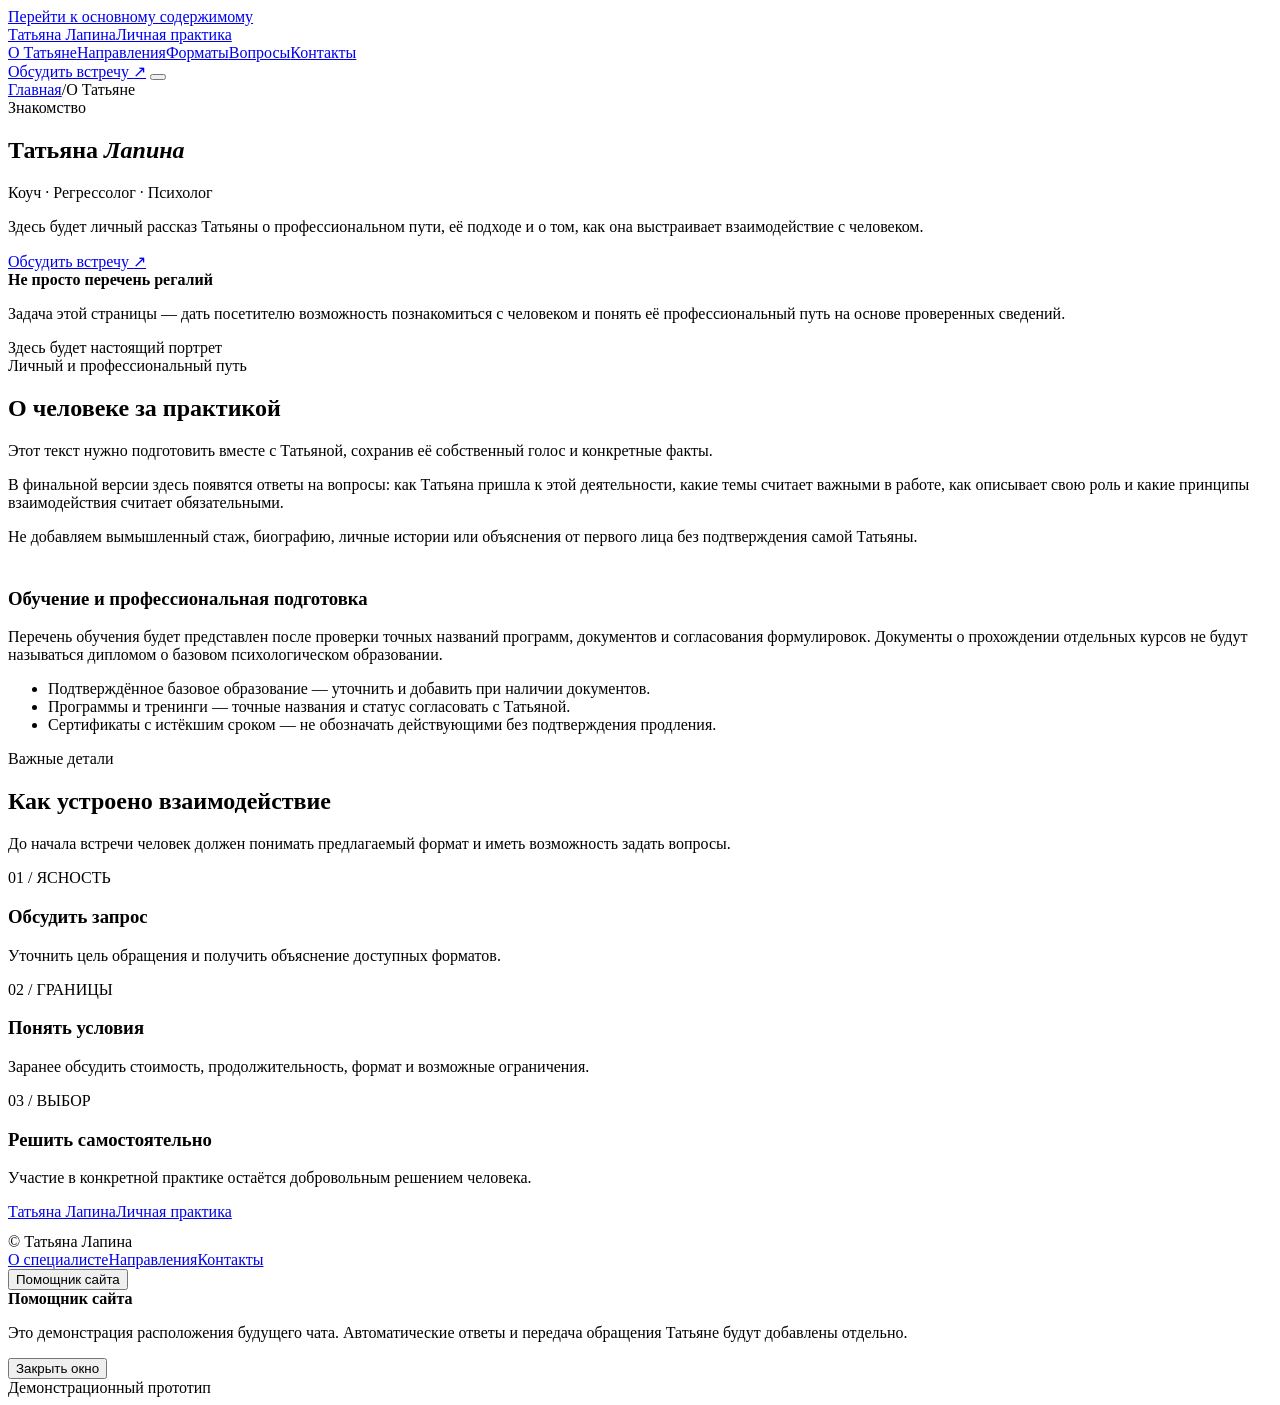
==== about.html @ 60b95b37 "Publish static prototype: add about.html" ====
<!doctype html>
<html lang="ru">
<head>
  <meta charset="utf-8">
  <meta name="viewport" content="width=device-width, initial-scale=1">
  <meta name="theme-color" content="#f6f3ed">
  <meta name="description" content="Информация о Татьяне Лапиной, направлениях практики и профессиональном пути.">
  <meta name="robots" content="noindex, nofollow">
  <meta property="og:type" content="website">
  <meta property="og:title" content="О Татьяне — Татьяна Лапина">
  <meta property="og:description" content="Информация о Татьяне Лапиной, направлениях практики и профессиональном пути.">
  <link rel="icon" type="image/svg+xml" href="favicon.svg">
  <title>О Татьяне — Татьяна Лапина</title>
  <link rel="preconnect" href="https://fonts.googleapis.com">
  <link rel="preconnect" href="https://fonts.gstatic.com" crossorigin>
  <link href="https://fonts.googleapis.com/css2?family=Lora:wght@400;500;600&family=Manrope:wght@400;500;600;700&display=swap" rel="stylesheet">
  <link rel="stylesheet" href="assets/styles.css">
</head><body>
  <a class="skip-link" href="#main-content">Перейти к основному содержимому</a><header class="site-header">
  <div class="container header-inner">
    <a class="brand" href="index.html" aria-label="Татьяна Лапина — на главную"><span class="brand-name">Татьяна Лапина</span><span class="brand-caption">Личная практика</span></a>
    <nav class="nav" id="main-nav" aria-label="Основная навигация">
      <a href="about.html" aria-current="page">О Татьяне</a><a href="individual.html">Направления</a><a href="groups.html">Форматы</a><a href="index.html#faq">Вопросы</a><a href="contacts.html">Контакты</a>
    </nav>
    <a class="button button-primary header-action" href="contacts.html">Обсудить встречу <span aria-hidden="true">↗</span></a>
    <button class="menu-toggle" type="button" aria-label="Открыть меню" aria-controls="main-nav" aria-expanded="false"><i></i></button>
  </div>
</header>
<main id="main-content">
<section class="subhero"><div class="container">
  <div class="breadcrumbs"><a href="index.html">Главная</a><span>/</span><span>О Татьяне</span></div>
  <div class="subhero-grid"><div><div class="eyebrow">Знакомство</div><h1>Татьяна <span style="color:var(--sage-deep);font-style:italic">Лапина</span></h1><p class="role-line">Коуч · Регрессолог · Психолог</p><p class="lead">Здесь будет личный рассказ Татьяны о профессиональном пути, её подходе и о том, как она выстраивает взаимодействие с человеком.</p><a class="button button-primary" href="contacts.html">Обсудить встречу <span aria-hidden="true">↗</span></a></div>
  <aside class="subhero-aside"><strong>Не просто перечень регалий</strong><p>Задача этой страницы — дать посетителю возможность познакомиться с человеком и понять её профессиональный путь на основе проверенных сведений.</p></aside></div>
</div></section>
<section class="section"><div class="container about-story">
  <div class="about-story-visual"><div class="about-visual" role="img" aria-label="Место для согласованного портрета Татьяны"><span class="about-visual-label">Здесь будет настоящий портрет</span></div></div>
  <div>
    <div class="eyebrow">Личный и профессиональный путь</div><h2>О человеке за практикой</h2>
    <p class="lead">Этот текст нужно подготовить вместе с Татьяной, сохранив её собственный голос и конкретные факты.</p>
    <p class="muted">В финальной версии здесь появятся ответы на вопросы: как Татьяна пришла к этой деятельности, какие темы считает важными в работе, как описывает свою роль и какие принципы взаимодействия считает обязательными.</p>
    <div class="note-panel">Не добавляем вымышленный стаж, биографию, личные истории или объяснения от первого лица без подтверждения самой Татьяны.</div>
    <h3 style="margin-top:42px">Обучение и профессиональная подготовка</h3>
    <p class="muted">Перечень обучения будет представлен после проверки точных названий программ, документов и согласования формулировок. Документы о прохождении отдельных курсов не будут называться дипломом о базовом психологическом образовании.</p>
    <ul class="education-list">
      <li>Подтверждённое базовое образование — уточнить и добавить при наличии документов.</li>
      <li>Программы и тренинги — точные названия и статус согласовать с Татьяной.</li>
      <li>Сертификаты с истёкшим сроком — не обозначать действующими без подтверждения продления.</li>
    </ul>
  </div>
</div></section>
<section class="section" style="background:var(--surface)"><div class="container">
  <div class="section-head"><div><div class="eyebrow">Важные детали</div><h2>Как устроено взаимодействие</h2></div><p>До начала встречи человек должен понимать предлагаемый формат и иметь возможность задать вопросы.</p></div>
  <div class="process-grid">
    <article class="process-card"><span>01 / ЯСНОСТЬ</span><h3>Обсудить запрос</h3><p>Уточнить цель обращения и получить объяснение доступных форматов.</p></article>
    <article class="process-card"><span>02 / ГРАНИЦЫ</span><h3>Понять условия</h3><p>Заранее обсудить стоимость, продолжительность, формат и возможные ограничения.</p></article>
    <article class="process-card"><span>03 / ВЫБОР</span><h3>Решить самостоятельно</h3><p>Участие в конкретной практике остаётся добровольным решением человека.</p></article>
  </div>
</div></section>
</main><footer class="footer"><div class="container footer-inner">
  <div><a class="brand" href="index.html"><span class="brand-name">Татьяна Лапина</span><span class="brand-caption">Личная практика</span></a><div class="footer-copy" style="margin-top:12px">© <span id="year"></span> Татьяна Лапина</div></div>
  <div class="footer-links"><a href="about.html">О специалисте</a><a href="individual.html">Направления</a><a href="contacts.html">Контакты</a></div>
</div></footer>
<button class="chat-button" id="chat-toggle" type="button" aria-expanded="false" aria-controls="chat-panel"><span class="chat-dot"></span> Помощник сайта</button>
<div class="chat-panel" id="chat-panel" role="region" aria-label="Демонстрация помощника сайта"><strong>Помощник сайта</strong><p>Это демонстрация расположения будущего чата. Автоматические ответы и передача обращения Татьяне будут добавлены отдельно.</p><button type="button" id="chat-close">Закрыть окно</button></div>
<div class="demo-tag">Демонстрационный прототип</div>
<script src="assets/app.js" defer></script></body></html>
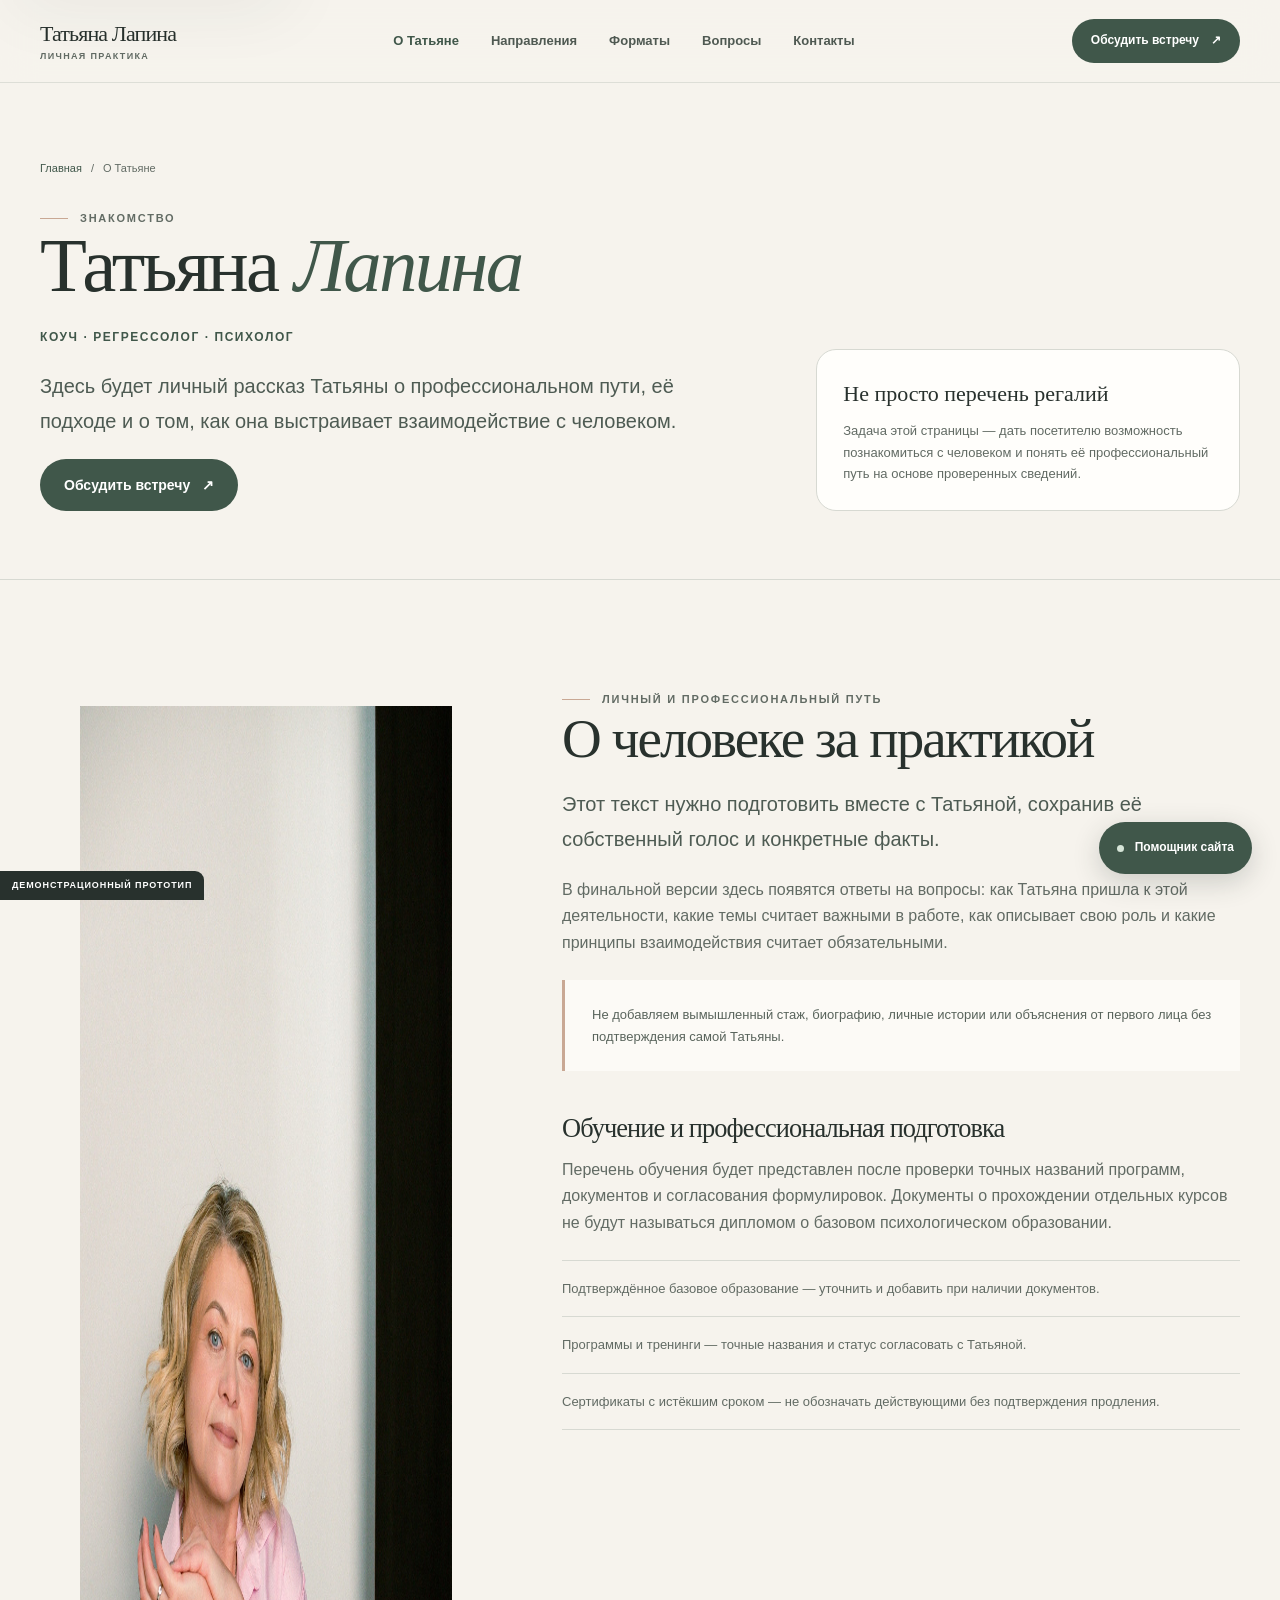
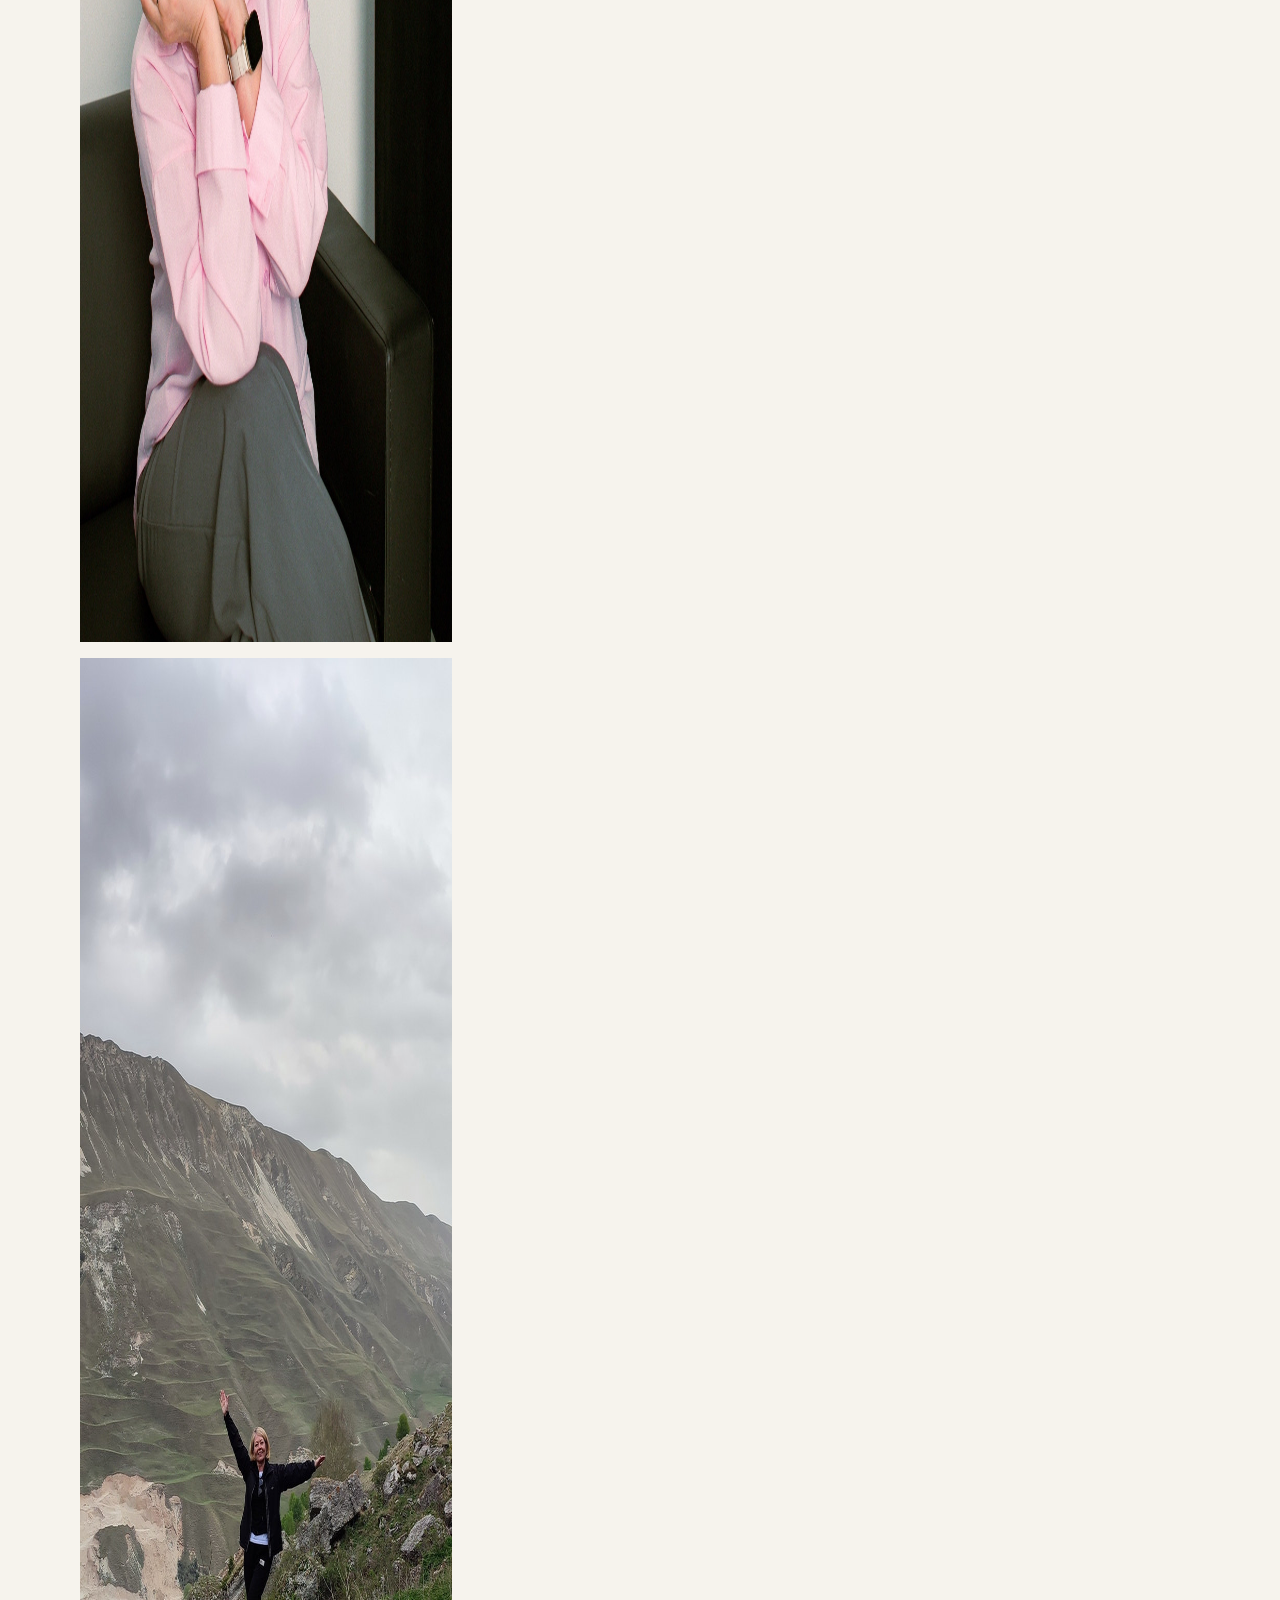
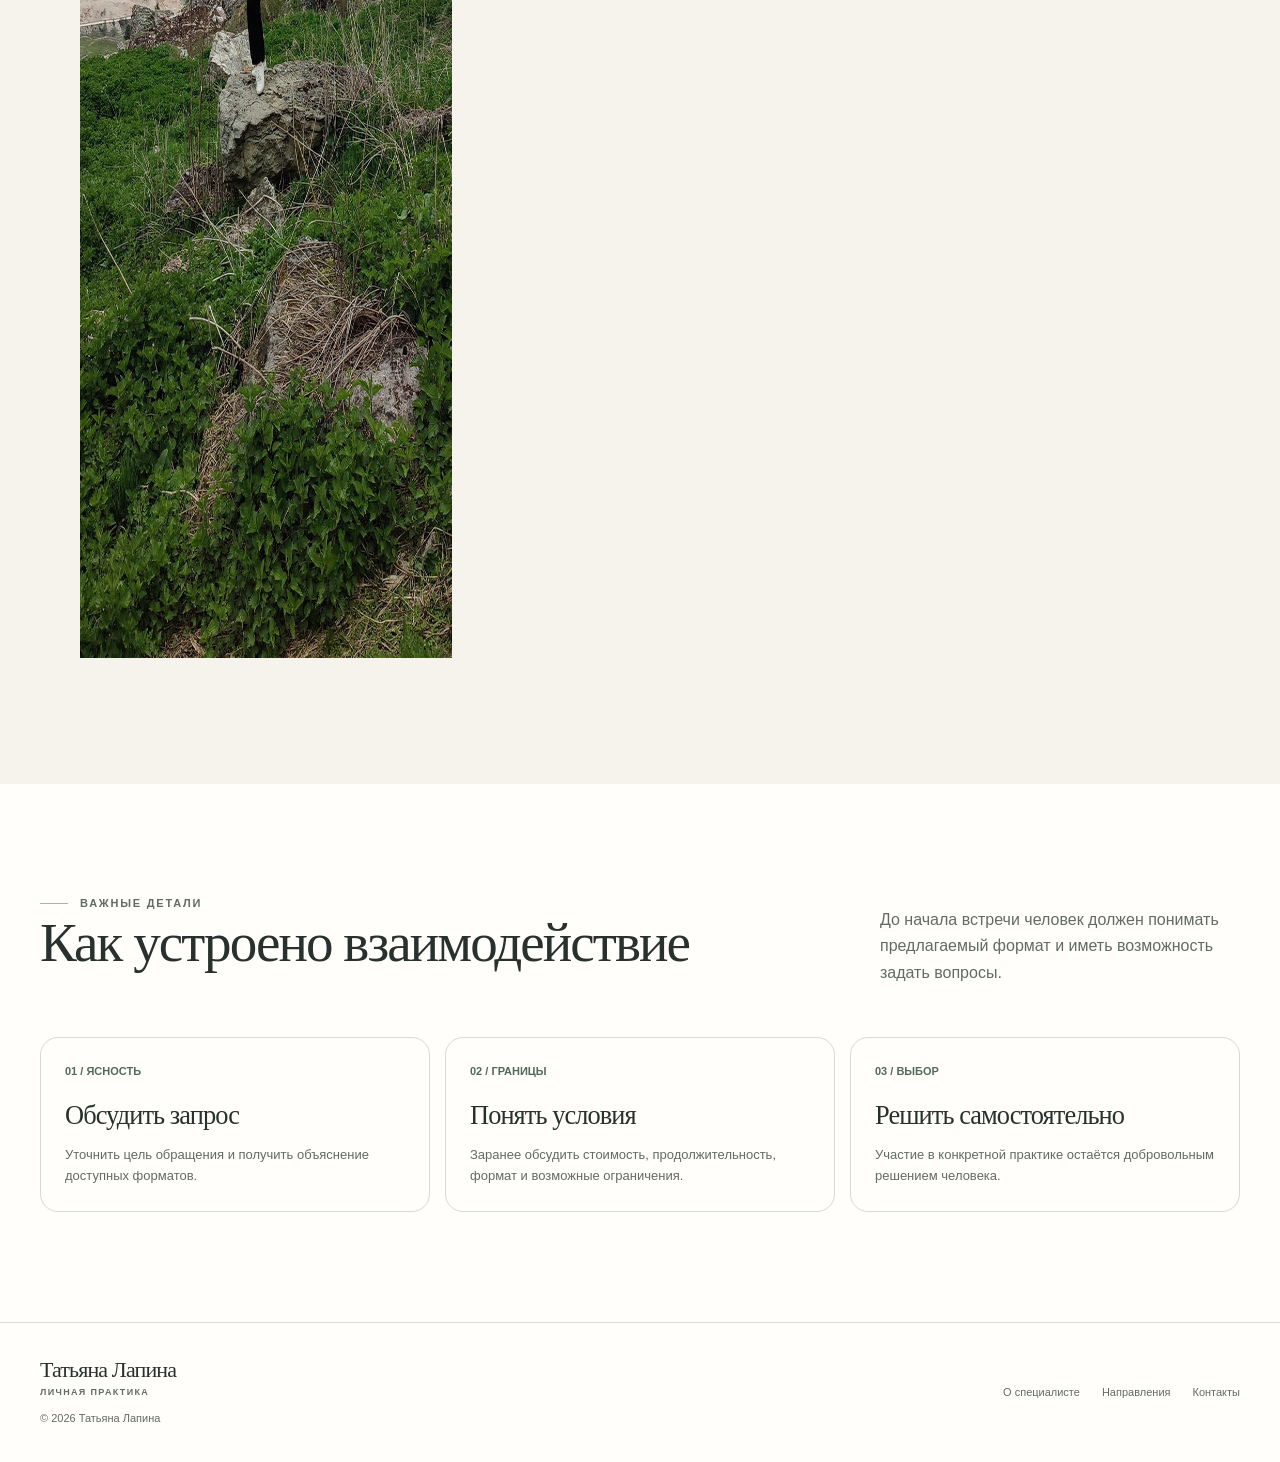
==== commit 3e9bc0e1: "Add portrait collage to about page" ====
--- a/about.html
+++ b/about.html
@@ -33,7 +33,14 @@
   <aside class="subhero-aside"><strong>Не просто перечень регалий</strong><p>Задача этой страницы — дать посетителю возможность познакомиться с человеком и понять её профессиональный путь на основе проверенных сведений.</p></aside></div>
 </div></section>
 <section class="section"><div class="container about-story">
-  <div class="about-story-visual"><div class="about-visual" role="img" aria-label="Место для согласованного портрета Татьяны"><span class="about-visual-label">Здесь будет настоящий портрет</span></div></div>
+  <div class="about-story-visual">
+    <figure class="about-photo-main">
+      <img class="about-story-photo" src="assets/photos/4-web.jpg" alt="Татьяна Лапина сидит в кресле в светлой блузе" width="1024" height="1536" loading="lazy" decoding="async">
+    </figure>
+    <figure class="about-photo-detail">
+      <img src="assets/photos/3-web.jpg" alt="Татьяна Лапина на фоне горного пейзажа" width="720" height="1600" loading="lazy" decoding="async">
+    </figure>
+  </div>
   <div>
     <div class="eyebrow">Личный и профессиональный путь</div><h2>О человеке за практикой</h2>
     <p class="lead">Этот текст нужно подготовить вместе с Татьяной, сохранив её собственный голос и конкретные факты.</p>
--- a/assets/styles.css
+++ b/assets/styles.css
@@ -0,0 +1,575 @@
+:root {
+      color-scheme: light;
+      --canvas: #f6f3ed;
+      --surface: #fffefb;
+      --ink: #28312d;
+      --muted: #626b64;
+      --sage: #879889;
+      --sage-deep: #40574a;
+      --sage-soft: #e8eee8;
+      --clay: #c9a894;
+      --line: #d7d9d2;
+      --serif: "Lora", Georgia, serif;
+      --sans: "Manrope", Arial, sans-serif;
+      --container: 1200px;
+      --radius: 22px;
+      --shadow: 0 24px 70px rgba(40,49,45,.08);
+    }
+    * { box-sizing: border-box; }
+    html { scroll-behavior: smooth; scroll-padding-top: 92px; }
+    body { margin: 0; background: var(--canvas); color: var(--ink); font-family: var(--sans); font-size: 16px; line-height: 1.65; }
+    body.menu-open { overflow: hidden; }
+    a { color: inherit; text-decoration: none; }
+    button, input, select, textarea { font: inherit; }
+    button, a { -webkit-tap-highlight-color: transparent; }
+    button:focus-visible, a:focus-visible, input:focus-visible, select:focus-visible, textarea:focus-visible, summary:focus-visible { outline: 3px solid #718777; outline-offset: 3px; }
+    img { display: block; max-width: 100%; }
+    .container { width: min(var(--container), calc(100% - 64px)); margin-inline: auto; }
+    .eyebrow { display: flex; align-items: center; gap: 12px; color: var(--muted); font-size: 11px; font-weight: 700; letter-spacing: .16em; text-transform: uppercase; }
+    .eyebrow::before { content: ""; width: 28px; height: 1px; background: var(--clay); }
+    h1, h2, h3, p { margin-top: 0; }
+    h1, h2, h3 { font-family: var(--serif); font-weight: 500; letter-spacing: -.035em; }
+    h1 { max-width: 690px; margin-bottom: 22px; font-size: clamp(3.1rem, 7vw, 6.35rem); line-height: 1.02; }
+    h2 { margin-bottom: 18px; font-size: clamp(2.3rem, 4.3vw, 4rem); line-height: 1.1; }
+    h3 { margin-bottom: 12px; font-size: 1.65rem; line-height: 1.2; }
+    .lead { max-width: 650px; color: #4e5b53; font-size: clamp(1.05rem, 1.6vw, 1.25rem); line-height: 1.75; }
+    .muted { color: var(--muted); }
+    .section { padding: 110px 0; }
+    .section-head { display: flex; align-items: end; justify-content: space-between; gap: 48px; margin-bottom: 46px; }
+    .section-head > div { max-width: 700px; }
+    .section-head p { max-width: 360px; margin: 0 0 5px; color: var(--muted); }
+    .button { display: inline-flex; min-height: 52px; align-items: center; justify-content: center; gap: 12px; padding: 13px 23px; border: 1px solid transparent; border-radius: 999px; cursor: pointer; font-size: 14px; font-weight: 700; transition: background .2s ease, color .2s ease, border-color .2s ease, transform .2s ease; }
+    .button:hover { transform: translateY(-2px); }
+    .button-primary { background: var(--sage-deep); color: white; }
+    .button-primary:hover { background: #35483c; }
+    .button-secondary { border-color: #89958b; background: transparent; color: var(--ink); }
+    .button-secondary:hover { background: var(--sage-soft); }
+    .text-link { display: inline-flex; align-items: center; gap: 10px; color: var(--sage-deep); font-size: 14px; font-weight: 700; }
+    .text-link span { transition: transform .2s ease; }
+    .text-link:hover span { transform: translateX(4px); }
+    .site-header { position: sticky; z-index: 50; top: 0; border-bottom: 1px solid rgba(215,217,210,.8); background: rgba(246,243,237,.92); backdrop-filter: blur(16px); }
+    .header-inner { display: flex; min-height: 82px; align-items: center; justify-content: space-between; gap: 30px; }
+    .brand { display: inline-flex; flex-direction: column; line-height: 1.15; }
+    .brand-name { font-family: var(--serif); font-size: 22px; letter-spacing: -.04em; }
+    .brand-caption { margin-top: 5px; color: var(--muted); font-size: 9px; font-weight: 700; letter-spacing: .15em; text-transform: uppercase; }
+    .nav { display: flex; align-items: center; gap: clamp(18px, 2.5vw, 34px); }
+    .nav a { color: #4f5952; font-size: 13px; font-weight: 600; transition: color .2s ease; }
+    .nav a:hover { color: var(--sage-deep); }
+    .header-action { min-height: 44px; padding: 10px 18px; font-size: 12px; }
+    .menu-toggle { display: none; width: 46px; height: 46px; align-items: center; justify-content: center; border: 1px solid var(--line); border-radius: 50%; background: var(--surface); color: var(--ink); cursor: pointer; }
+    .menu-toggle i, .menu-toggle i::before, .menu-toggle i::after { display: block; width: 17px; height: 1.5px; background: currentColor; content: ""; transition: transform .2s ease; }
+    .menu-toggle i { position: relative; }
+    .menu-toggle i::before { position: absolute; top: -6px; }
+    .menu-toggle i::after { position: absolute; top: 6px; }
+    .menu-toggle[aria-expanded="true"] i { background: transparent; }
+    .menu-toggle[aria-expanded="true"] i::before { top: 0; transform: rotate(45deg); }
+    .menu-toggle[aria-expanded="true"] i::after { top: 0; transform: rotate(-45deg); }
+    .hero { position: relative; overflow: hidden; padding: 92px 0 106px; }
+    .hero::before { position: absolute; top: -220px; right: -180px; width: 650px; height: 650px; border: 1px solid rgba(135,152,137,.2); border-radius: 50%; content: ""; }
+    .hero::after { position: absolute; top: -145px; right: -110px; width: 510px; height: 510px; border: 1px solid rgba(201,168,148,.24); border-radius: 50%; content: ""; }
+    .hero-grid { position: relative; z-index: 1; display: grid; grid-template-columns: 1.05fr .95fr; align-items: center; gap: clamp(48px, 8vw, 110px); }
+    .hero-copy { padding: 20px 0; }
+    .hero h1 span { display: block; color: var(--sage-deep); font-style: italic; }
+    .role-line { margin: 0 0 22px; color: var(--sage-deep); font-size: 12px; font-weight: 700; letter-spacing: .13em; text-transform: uppercase; }
+    .hero-actions { display: flex; flex-wrap: wrap; align-items: center; gap: 14px; margin-top: 34px; }
+    .hero-meta { display: flex; flex-wrap: wrap; gap: 18px; margin-top: 43px; color: var(--muted); font-size: 12px; }
+    .hero-meta span { display: inline-flex; align-items: center; gap: 8px; }
+    .hero-meta span::before { width: 5px; height: 5px; border-radius: 50%; background: var(--clay); content: ""; }
+    .portrait-stage { position: relative; min-height: 590px; }
+    .portrait-card { position: absolute; inset: 0 34px 25px 22px; overflow: hidden; border-radius: 46% 46% 24px 24px; background: #e5e6dc; }
+    .portrait-card::before { position: absolute; inset: 0; background: radial-gradient(ellipse at 52% 34%, rgba(255,254,251,.88) 0 12%, transparent 12.4%), radial-gradient(ellipse at 52% 70%, rgba(135,152,137,.34) 0 30%, transparent 30.4%), linear-gradient(145deg, #e8e9df 5%, #d8dfd4 55%, #c6d0c3 100%); content: ""; }
+    .portrait-ring { position: absolute; top: 8%; left: 12%; width: 75%; aspect-ratio: 1; border: 1px solid rgba(64,87,74,.26); border-radius: 50%; }
+    .portrait-ring::after { position: absolute; inset: 8%; border: 1px solid rgba(64,87,74,.17); border-radius: 50%; content: ""; }
+    .portrait-note { position: absolute; right: 0; bottom: 0; width: 220px; padding: 20px 22px; border: 1px solid rgba(215,217,210,.9); border-radius: 18px; background: var(--surface); box-shadow: var(--shadow); }
+    .portrait-note strong { display: block; font-family: var(--serif); font-size: 19px; font-weight: 500; }
+    .portrait-note small { display: block; margin-top: 5px; color: var(--muted); font-size: 11px; line-height: 1.5; }
+    .portrait-stamp { position: absolute; top: 11%; right: 0; display: grid; width: 94px; height: 94px; place-items: center; border-radius: 50%; background: var(--clay); color: #fffefb; font-family: var(--serif); font-size: 14px; line-height: 1.25; text-align: center; transform: rotate(9deg); }
+    .strip { border-top: 1px solid var(--line); border-bottom: 1px solid var(--line); background: rgba(255,254,251,.56); }
+    .strip-inner { display: flex; justify-content: space-between; gap: 24px; padding: 22px 0; color: var(--muted); font-size: 11px; font-weight: 700; letter-spacing: .1em; text-transform: uppercase; }
+    .strip-inner span { white-space: nowrap; }
+    .intro-grid { display: grid; grid-template-columns: .8fr 1.2fr; gap: 100px; align-items: start; }
+    .intro-aside { position: sticky; top: 125px; }
+    .intro-aside .quote-mark { color: var(--clay); font-family: var(--serif); font-size: 86px; line-height: .7; }
+    .intro-aside p { max-width: 290px; color: var(--muted); font-family: var(--serif); font-size: 25px; line-height: 1.4; }
+    .topic-grid { display: grid; grid-template-columns: repeat(3, 1fr); gap: 14px; }
+    .topic { min-height: 138px; padding: 24px; border: 1px solid var(--line); border-radius: 18px; background: rgba(255,254,251,.55); }
+    .topic-number { display: block; margin-bottom: 23px; color: #53695b; font-size: 11px; font-weight: 700; letter-spacing: .12em; }
+    .topic p { margin: 0; font-family: var(--serif); font-size: 19px; line-height: 1.35; }
+    .services { background: var(--surface); }
+    .service-grid { display: grid; grid-template-columns: repeat(3, 1fr); gap: 18px; }
+    .service-card { position: relative; display: flex; min-height: 328px; flex-direction: column; align-items: flex-start; padding: 30px; overflow: hidden; border: 1px solid var(--line); border-radius: var(--radius); background: var(--surface); transition: transform .25s ease, box-shadow .25s ease; }
+    .service-card:hover { transform: translateY(-5px); box-shadow: var(--shadow); }
+    .service-card:nth-child(2) { background: var(--sage-soft); }
+    .service-card:nth-child(3) { background: #f4eee8; }
+    .service-symbol { display: grid; width: 48px; height: 48px; margin-bottom: 42px; place-items: center; border: 1px solid rgba(64,87,74,.24); border-radius: 50%; color: var(--sage-deep); font-family: var(--serif); font-size: 20px; }
+    .service-card p { max-width: 310px; margin-bottom: 28px; color: var(--muted); font-size: 14px; }
+    .service-card .text-link { margin-top: auto; }
+    .formats-grid { display: grid; grid-template-columns: 1fr 1fr; gap: 20px; }
+    .format-card { display: grid; grid-template-columns: 70px 1fr; gap: 20px; padding: 34px; border: 1px solid var(--line); border-radius: var(--radius); background: var(--surface); }
+    .format-icon { display: grid; width: 62px; height: 62px; place-items: center; border-radius: 50%; background: var(--sage-soft); color: var(--sage-deep); font-family: var(--serif); font-size: 25px; }
+    .format-card p { margin: 0; color: var(--muted); font-size: 14px; }
+    .groups { background: #e8eee8; }
+    .group-layout { display: grid; grid-template-columns: .8fr 1.2fr; gap: 90px; align-items: start; }
+    .group-list { border-top: 1px solid rgba(64,87,74,.25); }
+    .group-row { display: grid; grid-template-columns: 55px 1fr; gap: 16px; padding: 22px 0; border-bottom: 1px solid rgba(64,87,74,.25); }
+    .group-row span { color: #53695b; font-size: 12px; font-weight: 700; }
+    .group-row h3 { margin: 0; font-size: 23px; }
+    .group-note { margin-top: 25px; color: #59665d; font-size: 13px; }
+    .about-grid { display: grid; grid-template-columns: .95fr 1.05fr; align-items: center; gap: 90px; }
+    .about-visual { position: relative; min-height: 480px; overflow: hidden; border-radius: 48% 48% 24px 24px; background: linear-gradient(155deg, #dfe5db, #c9d3c6); }
+    .about-visual::before { position: absolute; top: 12%; left: 15%; width: 70%; aspect-ratio: 1; border: 1px solid rgba(64,87,74,.28); border-radius: 50%; content: ""; }
+    .about-visual::after { position: absolute; right: 10%; bottom: 0; left: 10%; height: 44%; border-radius: 50% 50% 0 0; background: rgba(255,254,251,.38); content: ""; }
+    .about-visual-label { position: absolute; z-index: 1; right: 22px; bottom: 24px; left: 22px; color: #536257; font-size: 11px; font-weight: 700; letter-spacing: .1em; text-align: center; text-transform: uppercase; }
+    .about-copy p { color: var(--muted); }
+    .about-copy .lead { color: var(--ink); }
+    .about-checks { display: grid; gap: 12px; margin: 28px 0 32px; padding: 0; list-style: none; }
+    .about-checks li { display: flex; gap: 12px; color: #4f5c53; font-size: 14px; }
+    .about-checks li::before { flex: 0 0 7px; width: 7px; height: 7px; margin-top: 9px; border-radius: 50%; background: var(--clay); content: ""; }
+    .faq { background: var(--surface); }
+    .faq-layout { display: grid; grid-template-columns: .7fr 1.3fr; gap: 100px; }
+    .faq-list { border-top: 1px solid var(--line); }
+    details { border-bottom: 1px solid var(--line); }
+    summary { display: flex; min-height: 76px; align-items: center; justify-content: space-between; gap: 24px; cursor: pointer; font-family: var(--serif); font-size: 20px; list-style: none; }
+    summary::-webkit-details-marker { display: none; }
+    summary::after { flex: 0 0 28px; display: grid; width: 28px; height: 28px; place-items: center; border: 1px solid var(--line); border-radius: 50%; color: var(--sage-deep); content: "+"; font-family: var(--sans); font-size: 17px; }
+    details[open] summary::after { content: "−"; }
+    .faq-answer { max-width: 690px; padding: 0 42px 23px 0; color: var(--muted); font-size: 14px; }
+    .contact { position: relative; overflow: hidden; }
+    .contact::after { position: absolute; right: -240px; bottom: -370px; width: 650px; height: 650px; border: 1px solid rgba(135,152,137,.25); border-radius: 50%; content: ""; }
+    .contact-grid { position: relative; z-index: 1; display: grid; grid-template-columns: .9fr 1.1fr; gap: 90px; }
+    .contact-info p { color: var(--muted); }
+    .contact-details { display: grid; gap: 17px; margin-top: 32px; }
+    .contact-details div { display: flex; flex-direction: column; gap: 3px; }
+    .contact-details strong { font-size: 13px; }
+    .contact-details span { color: var(--muted); font-size: 13px; }
+    .form-card { padding: 36px; border: 1px solid var(--line); border-radius: 26px; background: var(--surface); box-shadow: var(--shadow); }
+    .form-card h3 { margin-bottom: 8px; font-size: 27px; }
+    .form-intro { margin-bottom: 26px; color: var(--muted); font-size: 13px; }
+    .form-grid { display: grid; grid-template-columns: 1fr 1fr; gap: 17px; }
+    .field { display: flex; flex-direction: column; gap: 7px; }
+    .field.full { grid-column: 1 / -1; }
+    .field label { font-size: 12px; font-weight: 700; }
+    .field input, .field select, .field textarea { width: 100%; min-height: 50px; padding: 12px 14px; border: 1px solid #9ba69c; border-radius: 10px; background: #fff; color: var(--ink); }
+    .field textarea { min-height: 100px; resize: vertical; }
+    .form-foot { display: flex; align-items: start; gap: 11px; margin: 18px 0 22px; color: var(--muted); font-size: 11px; }
+    .form-foot input { margin-top: 4px; accent-color: var(--sage-deep); }
+    .form-message { min-height: 22px; margin: 13px 0 0; color: var(--sage-deep); font-size: 12px; }
+    .footer { padding: 34px 0; border-top: 1px solid var(--line); background: var(--surface); }
+    .footer-inner { display: flex; align-items: center; justify-content: space-between; gap: 24px; }
+    .footer-copy { color: var(--muted); font-size: 11px; }
+    .footer-links { display: flex; flex-wrap: wrap; gap: 22px; }
+    .footer-links a { color: var(--muted); font-size: 11px; }
+    .chat-button { position: fixed; z-index: 60; right: 28px; bottom: 26px; display: flex; min-height: 52px; align-items: center; gap: 11px; padding: 10px 18px; border: 0; border-radius: 999px; background: var(--sage-deep); box-shadow: 0 8px 28px rgba(40,49,45,.2); color: white; cursor: pointer; font-size: 12px; font-weight: 700; }
+    .chat-button .chat-dot { width: 7px; height: 7px; border-radius: 50%; background: #d6e5d8; }
+    .chat-panel { position: fixed; z-index: 61; right: 28px; bottom: 90px; display: none; width: min(340px, calc(100vw - 32px)); padding: 22px; border: 1px solid var(--line); border-radius: 20px; background: var(--surface); box-shadow: var(--shadow); }
+    .chat-panel.is-open { display: block; }
+    .chat-panel strong { display: block; margin-bottom: 7px; font-family: var(--serif); font-size: 20px; font-weight: 500; }
+    .chat-panel p { margin-bottom: 14px; color: var(--muted); font-size: 12px; }
+    .chat-panel button { padding: 0; border: 0; background: none; color: var(--sage-deep); cursor: pointer; font-size: 12px; font-weight: 700; }
+    .demo-tag { position: fixed; z-index: 80; bottom: 0; left: 0; padding: 7px 12px; border-radius: 0 9px 0 0; background: #28312d; color: white; font-size: 9px; font-weight: 700; letter-spacing: .1em; text-transform: uppercase; }
+    @media (max-width: 980px) {
+      .container { width: min(var(--container), calc(100% - 48px)); }
+      .nav { gap: 16px; }
+      .header-action { display: none; }
+      .hero-grid { gap: 45px; }
+      .portrait-stage { min-height: 500px; }
+      .section { padding: 86px 0; }
+      .intro-grid, .group-layout, .faq-layout { gap: 55px; }
+      .contact-grid, .about-grid { gap: 55px; }
+    }
+    @media (max-width: 720px) {
+      html { scroll-padding-top: 72px; }
+      .container { width: calc(100% - 40px); }
+      .header-inner { min-height: 68px; }
+      .menu-toggle { display: inline-flex; }
+      .nav { position: fixed; top: 68px; right: 0; left: 0; display: none; flex-direction: column; align-items: stretch; gap: 0; padding: 12px 20px 22px; border-bottom: 1px solid var(--line); background: var(--canvas); }
+      .nav.is-open { display: flex; }
+      .nav a { padding: 13px 4px; border-bottom: 1px solid var(--line); font-size: 15px; }
+      .hero { padding: 55px 0 65px; }
+      .hero-grid { grid-template-columns: 1fr; gap: 34px; }
+      h1 { max-width: 530px; font-size: clamp(3.1rem, 14vw, 5rem); }
+      .role-line { font-size: 10px; }
+      .lead { font-size: 17px; }
+      .hero-meta { margin-top: 27px; }
+      .portrait-stage { min-height: 430px; margin: 0 4px; }
+      .portrait-card { inset: 0 26px 20px 12px; }
+      .portrait-stamp { top: 8%; width: 77px; height: 77px; font-size: 12px; }
+      .portrait-note { width: 190px; padding: 15px 17px; }
+      .strip-inner { flex-wrap: wrap; justify-content: center; gap: 12px 20px; font-size: 9px; }
+      .section { padding: 70px 0; }
+      .section-head { display: block; margin-bottom: 30px; }
+      .section-head p { margin-top: 14px; }
+      .intro-grid, .group-layout, .faq-layout, .contact-grid, .about-grid { grid-template-columns: 1fr; gap: 34px; }
+      .intro-aside { position: static; }
+      .intro-aside p { max-width: 440px; font-size: 22px; }
+      .topic-grid { grid-template-columns: 1fr 1fr; gap: 10px; }
+      .topic { min-height: 122px; padding: 17px; }
+      .topic-number { margin-bottom: 17px; }
+      .topic p { font-size: 16px; }
+      .service-grid { grid-template-columns: 1fr; gap: 12px; }
+      .service-card { min-height: 260px; padding: 24px; }
+      .service-symbol { margin-bottom: 27px; }
+      .formats-grid { grid-template-columns: 1fr; gap: 12px; }
+      .format-card { grid-template-columns: 54px 1fr; gap: 16px; padding: 22px; }
+      .format-icon { width: 50px; height: 50px; }
+      .about-visual { min-height: 360px; }
+      .form-card { padding: 25px 21px; }
+      .footer-inner { align-items: flex-start; flex-direction: column; }
+      .chat-button { right: 16px; bottom: 18px; min-height: 48px; }
+      .chat-panel { right: 16px; bottom: 77px; }
+    }
+    @media (max-width: 440px) {
+      .container { width: calc(100% - 32px); }
+      .hero-actions { align-items: stretch; flex-direction: column; }
+      .hero-actions .button { width: 100%; }
+      .portrait-stage { min-height: 365px; }
+      .topic-grid { grid-template-columns: 1fr; }
+      .topic { min-height: 100px; }
+      .topic-number { margin-bottom: 10px; }
+      .group-row { grid-template-columns: 35px 1fr; }
+      .group-row h3 { font-size: 20px; }
+      .form-grid { grid-template-columns: 1fr; }
+      .field.full { grid-column: auto; }
+      summary { min-height: 70px; font-size: 18px; }
+      .footer-links { gap: 14px; }
+    }
+    @media (prefers-reduced-motion: reduce) {
+      *, *::before, *::after { scroll-behavior: auto !important; animation-duration: .01ms !important; animation-iteration-count: 1 !important; transition-duration: .01ms !important; }
+    }
+
+/* Secondary page templates */
+.subhero { padding: 76px 0 68px; border-bottom: 1px solid var(--line); }
+.breadcrumbs { display:flex; flex-wrap:wrap; gap:9px; margin-bottom:32px; color:var(--muted); font-size:11px; }
+.breadcrumbs a { color:var(--sage-deep); }
+.subhero-grid { display:grid; grid-template-columns:1.25fr .75fr; gap:70px; align-items:end; }
+.subhero h1 { font-size:clamp(3rem,6vw,5.4rem); }
+.subhero-aside { padding:26px; border:1px solid var(--line); border-radius:20px; background:var(--surface); }
+.subhero-aside strong { display:block; margin-bottom:8px; font-family:var(--serif); font-size:22px; font-weight:500; }
+.subhero-aside p { margin:0; color:var(--muted); font-size:13px; }
+.content-narrow { max-width:790px; }
+.service-detail-list { display:grid; gap:20px; }
+.service-detail { display:grid; grid-template-columns:90px 1fr; gap:24px; padding:34px; border:1px solid var(--line); border-radius:22px; background:var(--surface); scroll-margin-top:100px; }
+.service-detail:nth-child(2) { background:var(--sage-soft); }
+.service-detail:nth-child(3) { background:#f4eee8; }
+.detail-number { color:#53695b; font-family:var(--serif); font-size:38px; }
+.service-detail p { max-width:680px; color:var(--muted); }
+.detail-facts { display:flex; flex-wrap:wrap; gap:10px; margin-top:18px; }
+.detail-facts span { padding:7px 12px; border:1px solid var(--line); border-radius:999px; color:#526057; font-size:11px; }
+.note-panel { margin-top:24px; padding:24px 27px; border-left:3px solid var(--clay); background:rgba(255,254,251,.7); color:#59645c; font-size:13px; }
+.group-format-grid { display:grid; grid-template-columns:1fr 1fr; gap:16px; }
+.group-format-card { min-height:210px; padding:27px; border:1px solid var(--line); border-radius:20px; background:var(--surface); }
+.group-format-card .topic-number { margin-bottom:29px; }
+.group-format-card p { margin:0; color:var(--muted); font-size:13px; }
+.process-grid { display:grid; grid-template-columns:repeat(3,1fr); gap:15px; margin-top:28px; }
+.process-card { padding:24px; border:1px solid var(--line); border-radius:18px; background:var(--surface); }
+.process-card span { display:block; margin-bottom:20px; color:#53695b; font-size:11px; font-weight:700; }
+.process-card p { margin:0; color:var(--muted); font-size:13px; }
+.about-story { display:grid; grid-template-columns:.8fr 1.2fr; gap:70px; align-items:start; }
+.about-story-visual { position:sticky; top:115px; }
+.about-story-visual .about-visual { min-height:500px; }
+.education-list { margin:24px 0 0; padding:0; list-style:none; border-top:1px solid var(--line); }
+.education-list li { padding:17px 0; border-bottom:1px solid var(--line); color:var(--muted); font-size:13px; }
+.contact-methods { display:grid; grid-template-columns:repeat(3,1fr); gap:14px; margin-top:30px; }
+.contact-method { padding:23px; border:1px solid var(--line); border-radius:18px; background:var(--surface); }
+.contact-method strong { display:block; margin-bottom:8px; font-family:var(--serif); font-size:20px; font-weight:500; }
+.contact-method p { margin:0; color:var(--muted); font-size:12px; }
+.page-cta { display:flex; align-items:center; justify-content:space-between; gap:30px; margin-top:55px; padding:35px; border-radius:24px; background:var(--sage-soft); }
+.page-cta h3 { margin:0; }
+@media (max-width:720px) {
+  .subhero { padding:52px 0; }
+  .subhero-grid,.about-story { grid-template-columns:1fr; gap:28px; }
+  .subhero-aside { padding:21px; }
+  .service-detail { grid-template-columns:42px 1fr; gap:15px; padding:22px; }
+  .detail-number { font-size:27px; }
+  .group-format-grid,.process-grid,.contact-methods { grid-template-columns:1fr; }
+  .about-story-visual { position:static; }
+  .about-story-visual .about-visual { min-height:340px; }
+  .page-cta { align-items:flex-start; flex-direction:column; padding:25px; }
+}
+
+
+/* Prototype polish: explicit portrait placeholder, restrained details and focus */
+.portrait-card::before {
+  background:
+    radial-gradient(circle at 78% 16%, rgba(255,254,251,.68) 0 1px, transparent 2px),
+    radial-gradient(circle at 19% 74%, rgba(255,254,251,.6) 0 1px, transparent 2px),
+    linear-gradient(145deg, #e9ece4 0%, #dce4d9 48%, #cbd7cb 100%);
+}
+.portrait-placeholder {
+  position:absolute;
+  z-index:2;
+  inset:0;
+  display:flex;
+  align-items:center;
+  justify-content:center;
+  flex-direction:column;
+  gap:12px;
+  padding:34px;
+  text-align:center;
+}
+.portrait-placeholder::before {
+  width:68px;
+  height:68px;
+  margin-bottom:5px;
+  border:1px solid rgba(64,87,74,.3);
+  border-radius:50%;
+  background:rgba(255,254,251,.28);
+  content:"";
+}
+.portrait-placeholder span {
+  color:#53695b;
+  font-size:10px;
+  font-weight:700;
+  letter-spacing:.17em;
+}
+.portrait-placeholder strong {
+  color:#40574a;
+  font-family:var(--serif);
+  font-size:clamp(26px,3vw,39px);
+  font-weight:500;
+  letter-spacing:-.04em;
+}
+.portrait-placeholder small {
+  color:#68766c;
+  font-size:11px;
+}
+.portrait-ring { pointer-events:none; }
+.about-visual {
+  background:
+    radial-gradient(circle at 76% 18%, rgba(255,254,251,.56) 0 1px, transparent 2px),
+    linear-gradient(155deg, #e6ebe2, #cbd7cb);
+}
+.about-visual::after {
+  background:linear-gradient(180deg, rgba(255,254,251,.14), rgba(255,254,251,.58));
+}
+.button:active { transform:translateY(0); }
+.nav a[aria-current="page"] { color:var(--sage-deep); }
+@media (hover:hover) {
+  .topic { transition:background .2s ease, border-color .2s ease, transform .2s ease; }
+  .topic:hover { transform:translateY(-2px); border-color:#b7c2b8; background:var(--surface); }
+  .format-card { transition:transform .2s ease, border-color .2s ease; }
+  .format-card:hover { transform:translateY(-3px); border-color:#b7c2b8; }
+}
+@media print {
+  .site-header,.chat-button,.chat-panel,.demo-tag { display:none !important; }
+  .section,.hero,.subhero { break-inside:avoid; }
+  body { background:#fff; }
+}
+
+
+.skip-link {
+  position:absolute;
+  z-index:120;
+  top:-70px;
+  left:16px;
+  padding:12px 18px;
+  border:2px solid var(--sage-deep);
+  border-radius:12px;
+  background:var(--surface);
+  color:var(--ink);
+  font-size:13px;
+  font-weight:700;
+  box-shadow:var(--shadow);
+}
+.skip-link:focus { top:12px; }
+.anchor-target { position:absolute; top:0; left:0; }
+
+/* Mobile fit: individual directions page only */
+@media (max-width: 440px) {
+  .page-individual .subhero h1 {
+    font-size: clamp(2.15rem, 10vw, 2.8rem);
+    line-height: 1.08;
+  }
+
+  .page-individual .service-detail {
+    grid-template-columns: 32px minmax(0, 1fr);
+    gap: 12px;
+    padding: 20px 17px;
+  }
+
+  .page-individual .service-detail > div:last-child {
+    min-width: 0;
+  }
+
+  .page-individual .service-detail .eyebrow {
+    gap: 8px;
+    font-size: 9px;
+    letter-spacing: .11em;
+  }
+
+  .page-individual .detail-facts {
+    gap: 7px;
+  }
+
+  .page-individual .detail-facts span {
+    max-width: 100%;
+    padding: 6px 9px;
+    font-size: 10px;
+    overflow-wrap: anywhere;
+  }
+
+  .page-individual .note-panel {
+    padding: 19px 20px;
+  }
+
+  .page-individual .process-card {
+    min-width: 0;
+    padding: 21px;
+  }
+}
+
+@media (max-width: 360px) {
+  .page-individual .subhero h1 {
+    font-size: clamp(2.1rem, 10vw, 2.35rem);
+  }
+
+  .page-individual .service-detail {
+    grid-template-columns: 29px minmax(0, 1fr);
+    gap: 10px;
+    padding: 18px 15px;
+  }
+}
+
+
+/* Prevent tiny horizontal page drift on phones: directions page only */
+@media (max-width: 720px) {
+  html:has(body.page-individual-page) {
+    overflow-x: clip;
+  }
+
+  body.page-individual-page {
+    width: 100%;
+    max-width: 100%;
+    overflow-x: clip;
+  }
+
+  body.page-individual-page .page-individual {
+    width: 100%;
+    max-width: 100%;
+    min-width: 0;
+    overflow-x: clip;
+  }
+
+  body.page-individual-page .page-individual .container,
+  body.page-individual-page .page-individual .subhero-grid,
+  body.page-individual-page .page-individual .service-detail-list,
+  body.page-individual-page .page-individual .service-detail,
+  body.page-individual-page .page-individual .process-grid,
+  body.page-individual-page .page-individual .process-card {
+    min-width: 0;
+    max-width: 100%;
+  }
+
+  body.page-individual-page .page-individual h1,
+  body.page-individual-page .page-individual h2,
+  body.page-individual-page .page-individual h3,
+  body.page-individual-page .page-individual p,
+  body.page-individual-page .page-individual a,
+  body.page-individual-page .page-individual span {
+    overflow-wrap: anywhere;
+  }
+}
+ 
+/* Mobile fix: keep the individual-page question callout inside the viewport */
+@media (max-width: 720px) {
+  body.page-individual-page .page-individual .subhero-grid {
+    grid-template-columns: minmax(0, 1fr);
+    gap: 22px;
+  }
+
+  body.page-individual-page .page-individual .subhero-grid > *,
+  body.page-individual-page .page-individual .subhero-aside {
+    box-sizing: border-box;
+    width: 100%;
+    min-width: 0;
+    max-width: 100%;
+  }
+
+  body.page-individual-page .page-individual .subhero-aside {
+    padding: 18px 17px;
+    overflow-wrap: anywhere;
+  }
+
+  body.page-individual-page .page-individual .subhero-aside strong,
+  body.page-individual-page .page-individual .subhero-aside p {
+    min-width: 0;
+    max-width: 100%;
+    overflow-wrap: anywhere;
+  }
+}
+
+/* Trust-first visitor path and explicit demo-form state */
+.first-step-section {
+  padding-top: 0;
+  padding-bottom: 82px;
+}
+.first-step-cta {
+  align-items: center;
+  gap: 32px;
+}
+.first-step-copy {
+  max-width: 690px;
+}
+.first-step-copy .eyebrow {
+  margin-bottom: 14px;
+}
+.first-step-copy h3 {
+  margin-bottom: 12px;
+  font-size: clamp(1.7rem, 3vw, 2.2rem);
+}
+.first-step-copy p {
+  margin: 0;
+  color: var(--muted);
+  font-size: 13px;
+}
+.first-step-actions {
+  display: flex;
+  min-width: 220px;
+  flex-direction: column;
+  align-items: flex-start;
+  gap: 15px;
+}
+.demo-form-notice {
+  margin: 0 0 20px;
+  padding: 14px 16px;
+  border: 1px solid var(--line);
+  border-radius: 12px;
+  background: rgba(255,254,251,.72);
+  color: #59645c;
+  font-size: 12px;
+  line-height: 1.6;
+}
+@media (max-width: 720px) {
+  .first-step-section {
+    padding-bottom: 58px;
+  }
+  .first-step-actions {
+    width: 100%;
+    min-width: 0;
+    align-items: stretch;
+  }
+  .first-step-actions .button {
+    width: 100%;
+  }
+}
+
+/* Real portrait image in the homepage hero */
+.portrait-card::before {
+  display: none;
+}
+.hero-portrait {
+  position: absolute;
+  inset: 0;
+  display: block;
+  width: 100%;
+  height: 100%;
+  object-fit: cover;
+  object-position: center 39%;
+  filter: saturate(.88);
+}
+@media (max-width: 720px) {
+  .hero-portrait {
+    object-position: center 36%;
+  }
+}
+
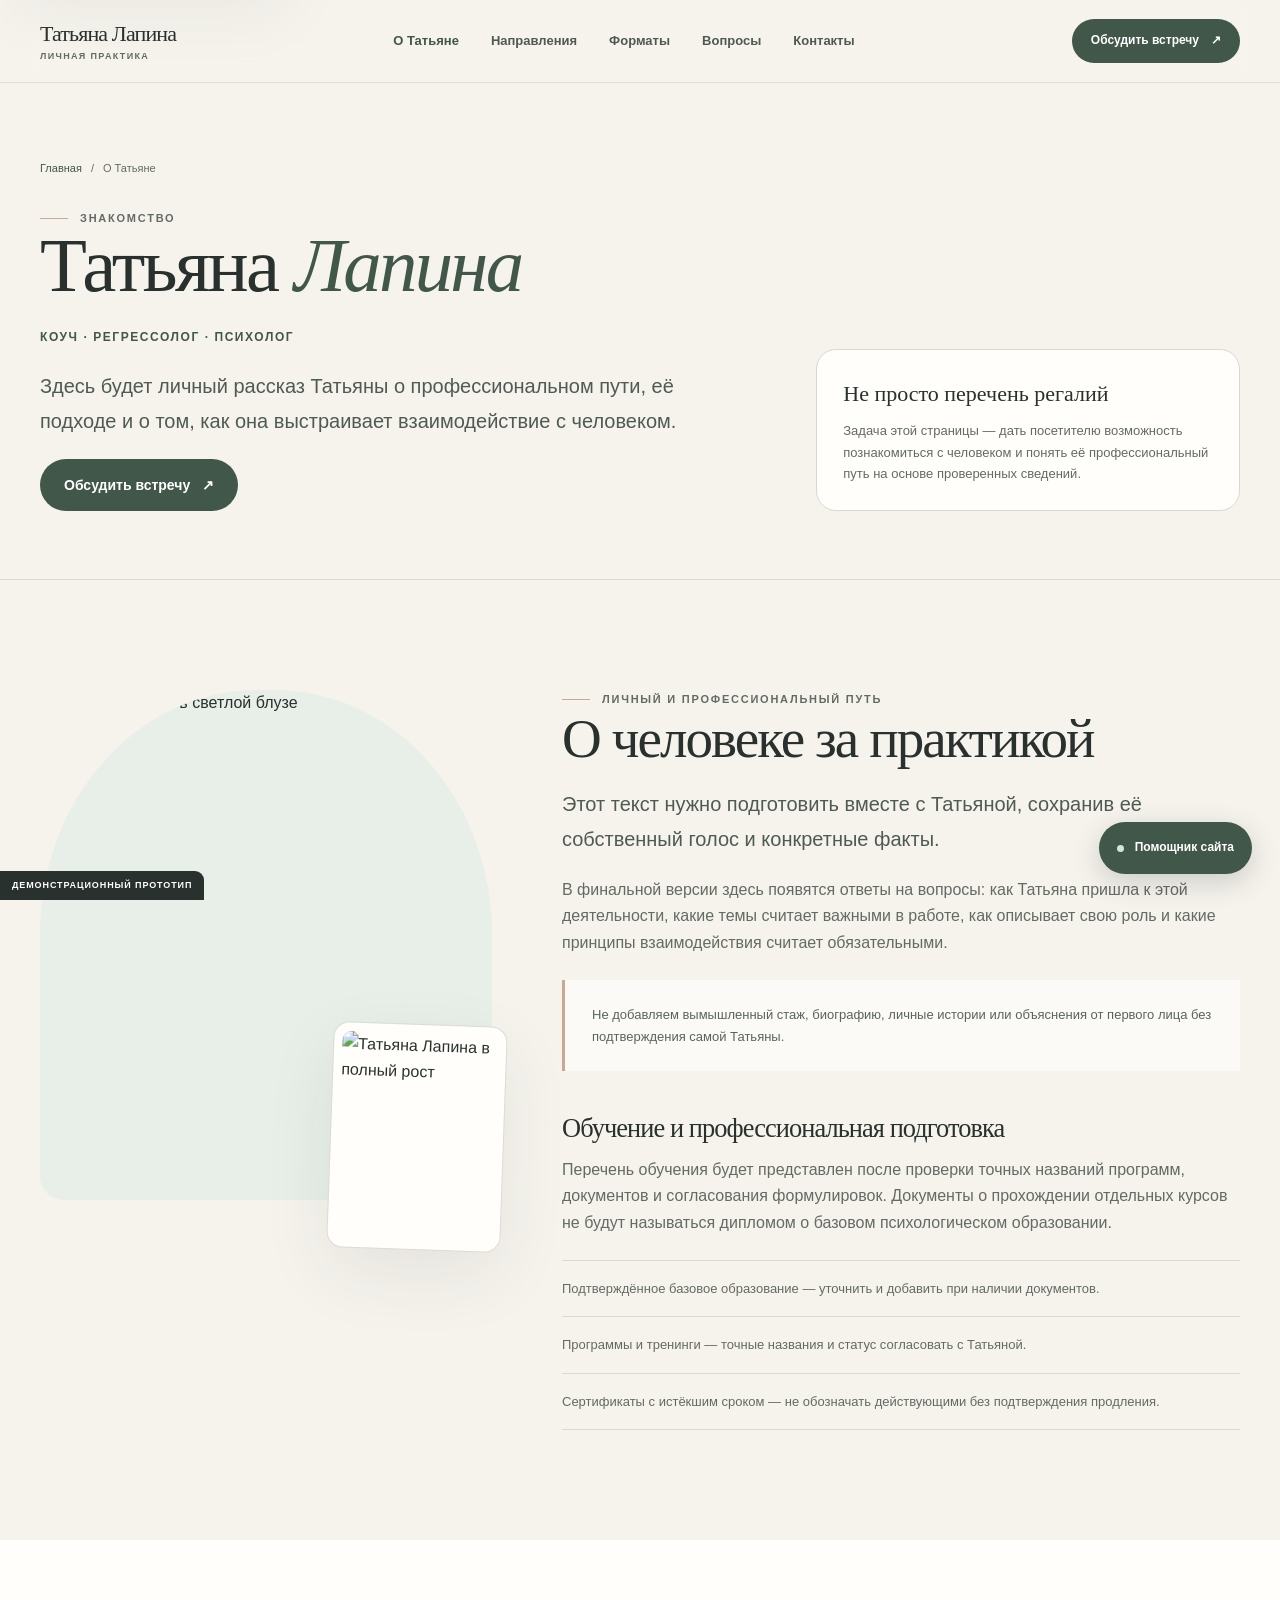
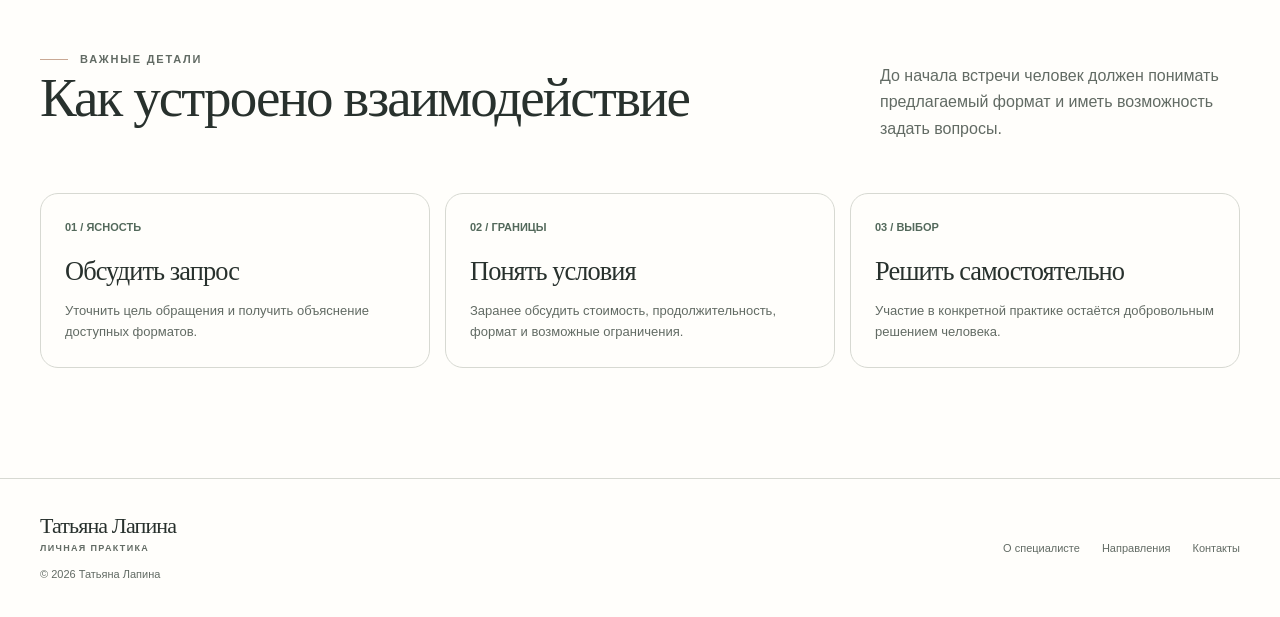
==== commit 3a6d6e83: "Use soft transparent portrait composition on about page" ====
--- a/about.html
+++ b/about.html
@@ -35,10 +35,10 @@
 <section class="section"><div class="container about-story">
   <div class="about-story-visual">
     <figure class="about-photo-main">
-      <img class="about-story-photo" src="assets/photos/4-web.jpg" alt="Татьяна Лапина сидит в кресле в светлой блузе" width="1024" height="1536" loading="lazy" decoding="async">
+      <img class="about-story-photo" src="./assets/photos/4-cutout.png?v=20261119" alt="Татьяна Лапина в светлой блузе" width="1024" height="1536" loading="eager" decoding="async">
     </figure>
     <figure class="about-photo-detail">
-      <img src="assets/photos/3-web.jpg" alt="Татьяна Лапина на фоне горного пейзажа" width="720" height="1600" loading="lazy" decoding="async">
+      <img src="./assets/photos/3-cutout.png?v=20261119" alt="Татьяна Лапина в полный рост" width="720" height="1600" loading="eager" decoding="async">
     </figure>
   </div>
   <div>
--- a/assets/styles.css
+++ b/assets/styles.css
@@ -573,3 +573,95 @@
   }
 }
 
+/* Editorial photo placement across the site */
+.about-visual-photo {
+  position: absolute;
+  inset: 0;
+  display: block;
+  width: 100%;
+  height: 100%;
+  object-fit: cover;
+  object-position: center 22%;
+  filter: saturate(.9);
+}
+.about-story-visual {
+  position: sticky;
+  top: 115px;
+  min-height: 560px;
+}
+.about-photo-main {
+  height: 510px;
+  margin: 0;
+  overflow: hidden;
+  border-radius: 48% 48% 24px 24px;
+  background: var(--sage-soft);
+}
+.about-photo-main img {
+  width: 100%;
+  height: 100%;
+  display: block;
+  object-fit: cover;
+  object-position: center 28%;
+}
+.about-photo-detail {
+  position: absolute;
+  z-index: 2;
+  right: -12px;
+  bottom: 0;
+  width: 174px;
+  height: 226px;
+  margin: 0;
+  padding: 8px;
+  overflow: hidden;
+  border: 1px solid rgba(215,217,210,.9);
+  border-radius: 16px;
+  background: var(--surface);
+  box-shadow: var(--shadow);
+  transform: rotate(2deg);
+}
+.about-photo-detail img {
+  display: block;
+  width: 100%;
+  height: 100%;
+  border-radius: 10px;
+  object-fit: cover;
+  object-position: center 52%;
+}
+.individual-aside-photo {
+  display: block;
+  width: calc(100% + 52px);
+  height: 260px;
+  margin: -26px -26px 22px;
+  border-radius: 19px 19px 6px 6px;
+  object-fit: cover;
+  object-position: center 19%;
+}
+@media (max-width: 720px) {
+  .about-story-visual {
+    position: relative;
+    min-height: 470px;
+    max-width: 520px;
+    width: 100%;
+    margin: 0 auto;
+  }
+  .about-photo-main {
+    height: 430px;
+  }
+  .about-photo-detail {
+    right: -5px;
+    bottom: -2px;
+    width: 140px;
+    height: 182px;
+  }
+  .individual-aside-photo {
+    width: calc(100% + 42px);
+    height: 230px;
+    margin: -21px -21px 18px;
+  }
+}
+@media (max-width: 380px) {
+  .about-story-visual { min-height: 410px; }
+  .about-photo-main { height: 380px; }
+  .about-photo-detail { width: 116px; height: 154px; }
+}
+
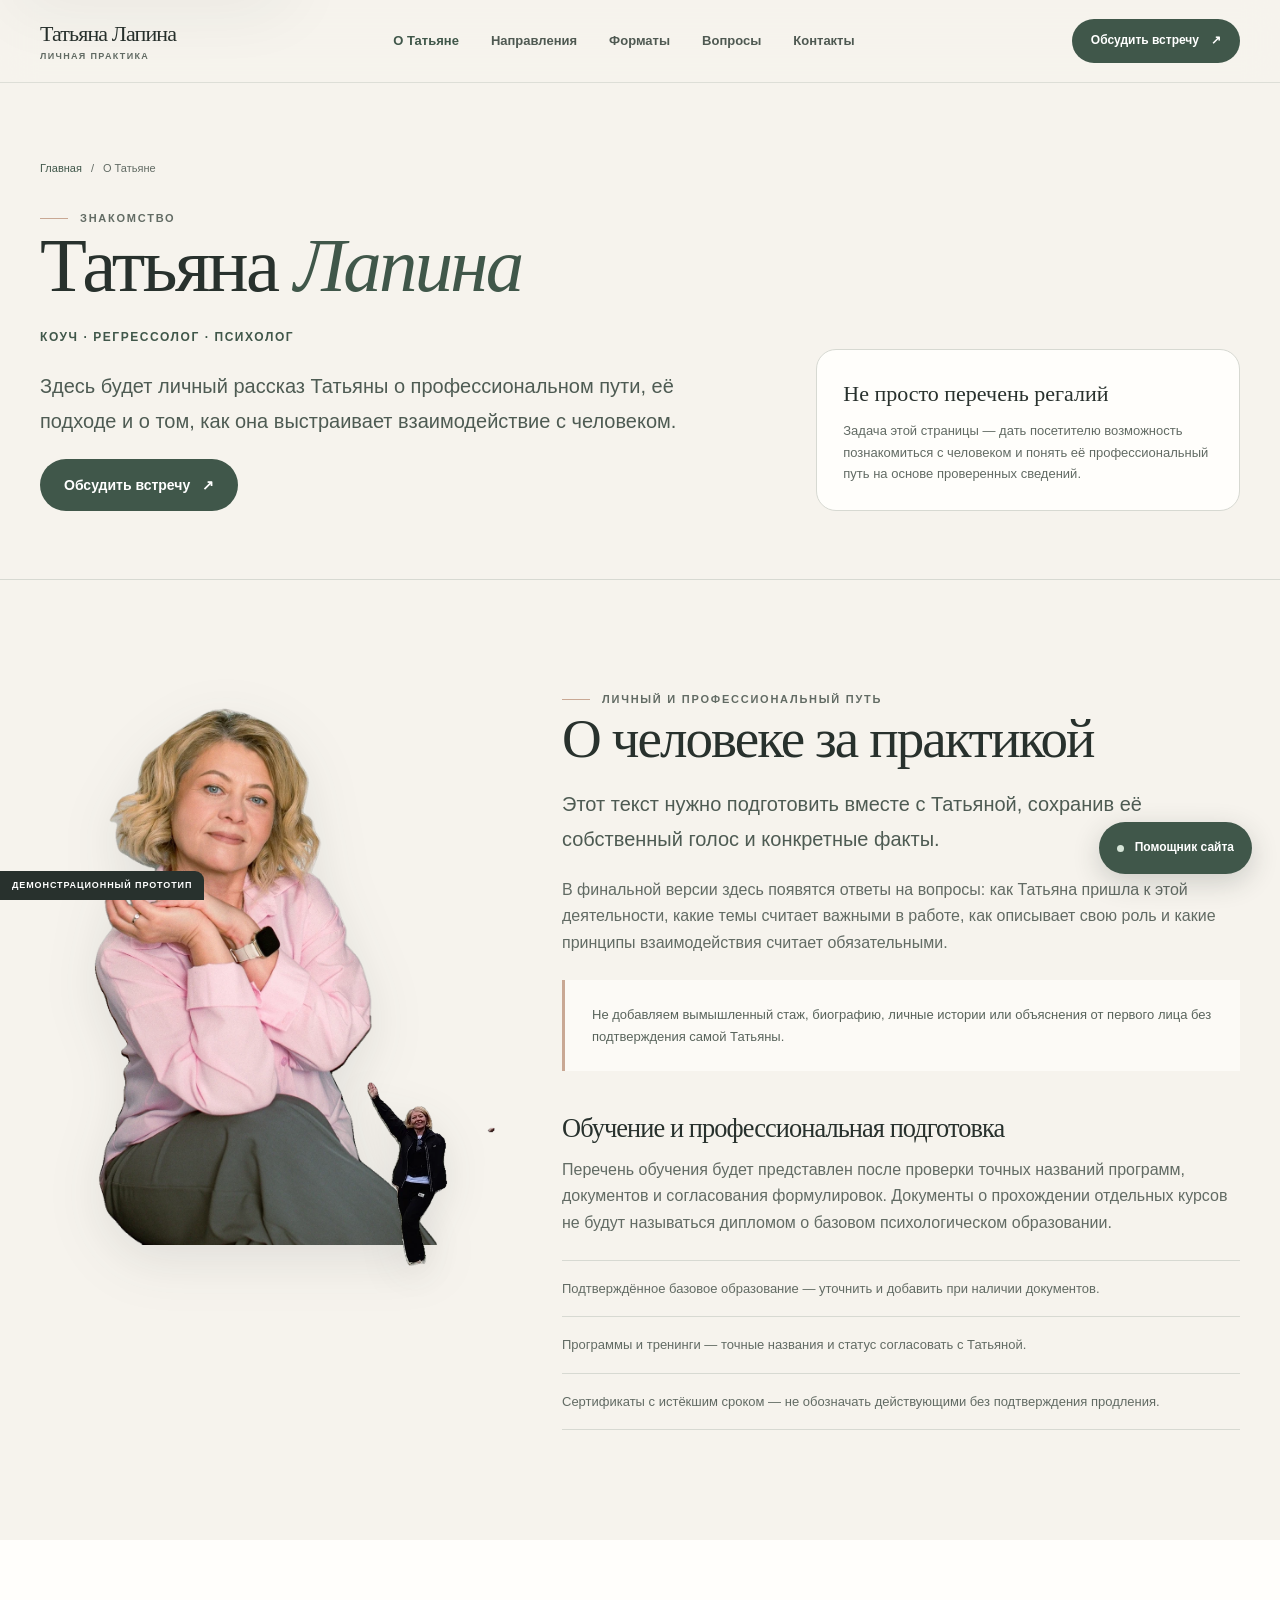
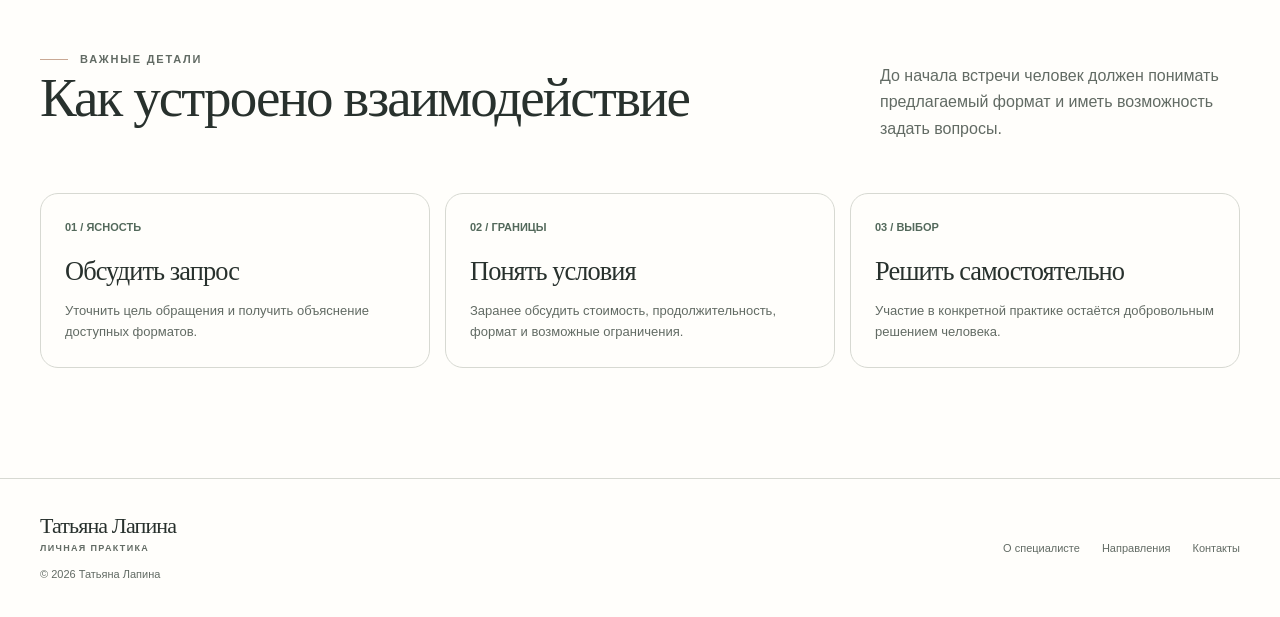
==== commit c36b9b38: "Use transparent WebP image assets" ====
--- a/about.html
+++ b/about.html
@@ -35,10 +35,10 @@
 <section class="section"><div class="container about-story">
   <div class="about-story-visual">
     <figure class="about-photo-main">
-      <img class="about-story-photo" src="./assets/photos/4-cutout.png?v=20261119" alt="Татьяна Лапина в светлой блузе" width="1024" height="1536" loading="eager" decoding="async">
+      <img class="about-story-photo" src="./assets/photos/4-cutout.webp?v=20261119b" alt="Татьяна Лапина в светлой блузе" width="1024" height="1536" loading="eager" decoding="async">
     </figure>
     <figure class="about-photo-detail">
-      <img src="./assets/photos/3-cutout.png?v=20261119" alt="Татьяна Лапина в полный рост" width="720" height="1600" loading="eager" decoding="async">
+      <img src="./assets/photos/3-cutout.webp?v=20261119b" alt="Татьяна Лапина в полный рост" width="720" height="1600" loading="eager" decoding="async">
     </figure>
   </div>
   <div>
--- a/assets/styles.css
+++ b/assets/styles.css
@@ -665,3 +665,120 @@
   .about-photo-detail { width: 116px; height: 154px; }
 }
 
+/* Transparent portrait treatment: no rings, no hard photo frames */
+.portrait-card,
+.portrait-card::before {
+  background: transparent !important;
+  border-radius: 0 !important;
+  box-shadow: none !important;
+}
+.portrait-card { overflow: visible !important; }
+.portrait-ring,
+.portrait-stamp {
+  display: none !important;
+}
+.hero-portrait {
+  object-fit: contain !important;
+  object-position: center bottom !important;
+  filter: drop-shadow(0 16px 26px rgba(40,49,45,.10));
+}
+.portrait-note {
+  border: 1px solid rgba(215,217,210,.5) !important;
+  background: rgba(255,254,251,.78) !important;
+  box-shadow: 0 12px 34px rgba(40,49,45,.07) !important;
+  backdrop-filter: blur(14px);
+}
+.about-visual {
+  overflow: visible !important;
+  border-radius: 0 !important;
+  background: transparent !important;
+}
+.about-visual::before,
+.about-visual::after {
+  display: none !important;
+  content: none !important;
+}
+.about-visual-photo {
+  object-fit: contain !important;
+  object-position: center bottom !important;
+  filter: drop-shadow(0 16px 26px rgba(40,49,45,.10));
+}
+.about-story-visual {
+  position: sticky;
+  top: 115px;
+  min-height: 590px;
+  width: 100%;
+}
+.about-photo-main {
+  display: flex;
+  height: 555px;
+  align-items: flex-end;
+  justify-content: center;
+  margin: 0 !important;
+  overflow: visible !important;
+  border: 0 !important;
+  border-radius: 0 !important;
+  background: transparent !important;
+}
+.about-photo-main img {
+  display: block;
+  width: 100%;
+  height: 100%;
+  object-fit: contain !important;
+  object-position: center bottom !important;
+  filter: drop-shadow(0 16px 26px rgba(40,49,45,.10));
+}
+.about-photo-detail {
+  right: -10px;
+  bottom: 4px;
+  width: 142px;
+  height: 205px;
+  margin: 0 !important;
+  padding: 0 !important;
+  overflow: visible !important;
+  border: 0 !important;
+  border-radius: 0 !important;
+  background: transparent !important;
+  box-shadow: none !important;
+  transform: none !important;
+}
+.about-photo-detail img {
+  display: block;
+  width: 100%;
+  height: 100%;
+  border-radius: 0 !important;
+  object-fit: contain !important;
+  filter: drop-shadow(0 12px 20px rgba(40,49,45,.11));
+}
+.individual-aside-photo {
+  display: block;
+  width: 100% !important;
+  height: 235px;
+  margin: 0 auto 18px !important;
+  border-radius: 0 !important;
+  object-fit: contain !important;
+  object-position: center bottom !important;
+  filter: drop-shadow(0 14px 22px rgba(40,49,45,.10));
+}
+@media (max-width: 720px) {
+  .about-story-visual {
+    position: relative;
+    min-height: 490px;
+    max-width: 480px;
+    margin: 0 auto;
+  }
+  .about-photo-main { height: 470px; }
+  .about-photo-detail {
+    right: 0;
+    bottom: 0;
+    width: 122px;
+    height: 176px;
+  }
+  .individual-aside-photo { height: 220px; }
+}
+@media (max-width: 380px) {
+  .about-story-visual { min-height: 420px; }
+  .about-photo-main { height: 410px; }
+  .about-photo-detail { width: 104px; height: 150px; }
+}
+
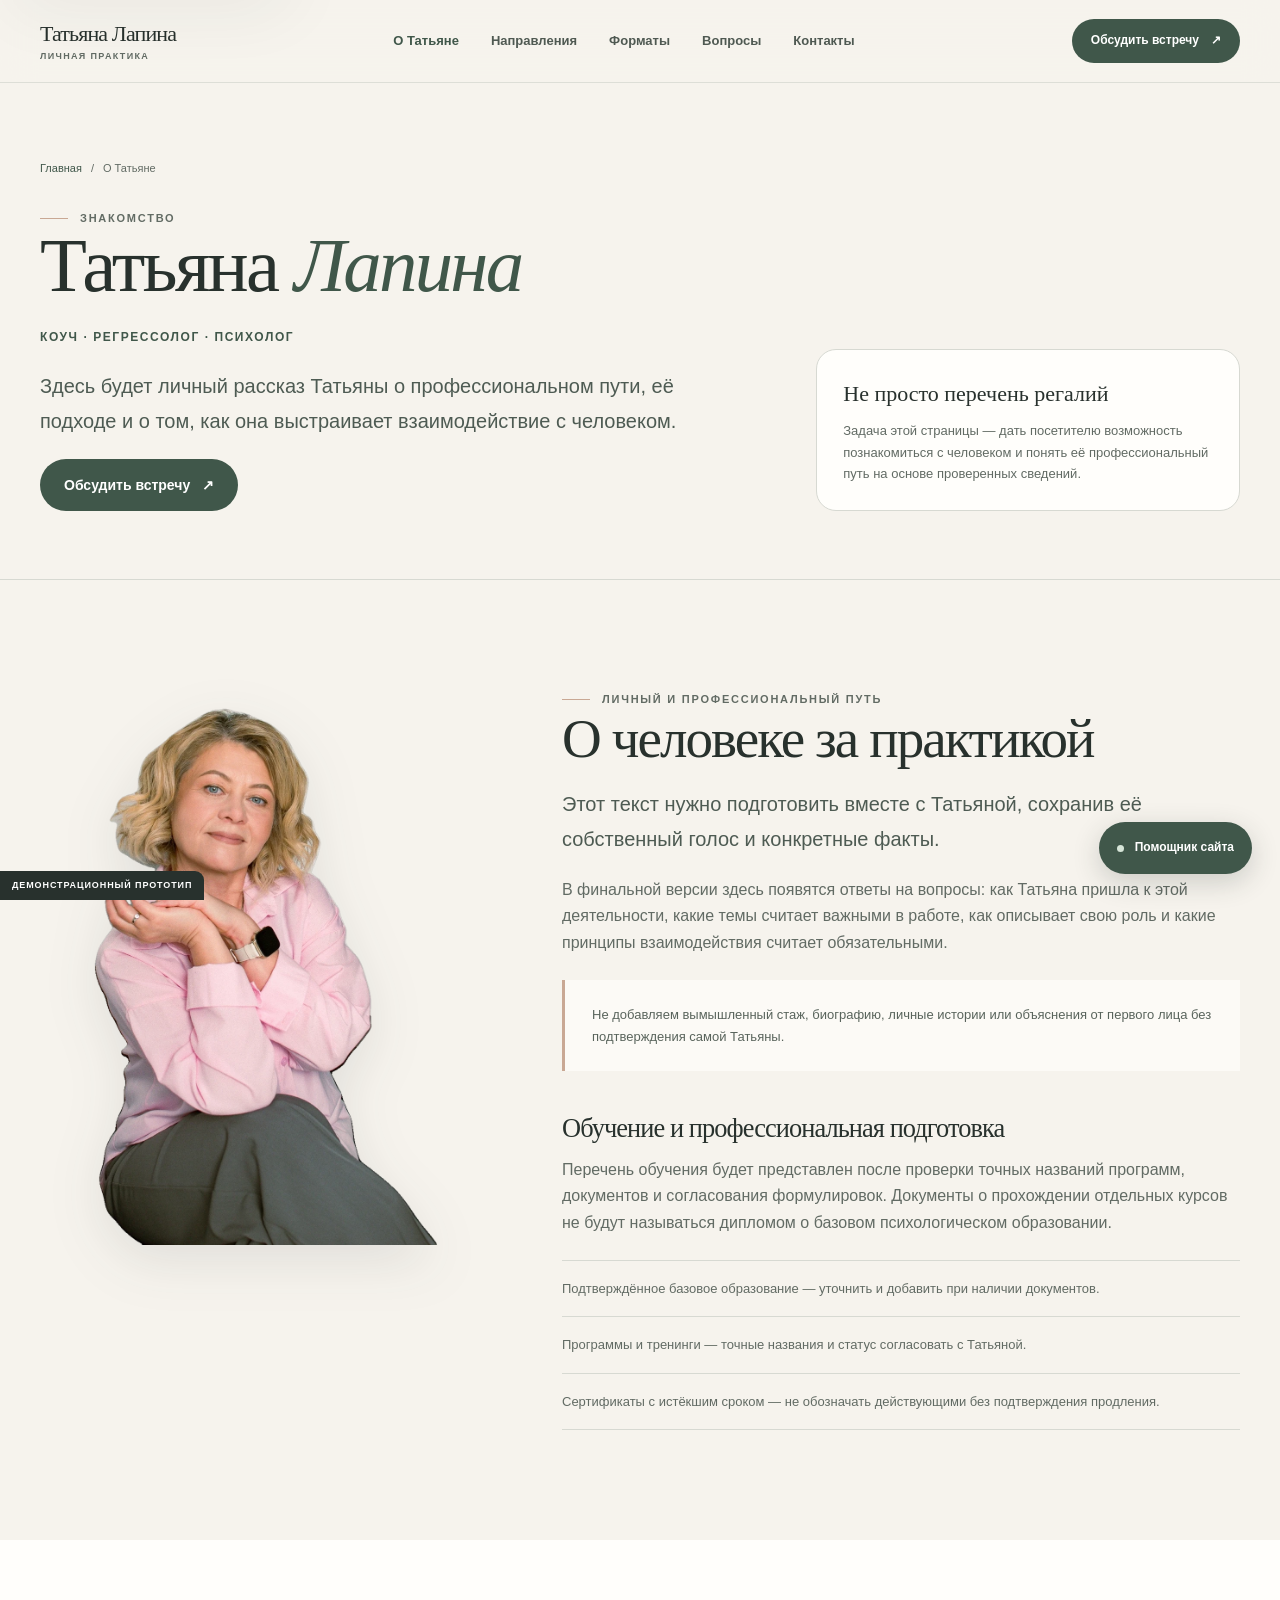
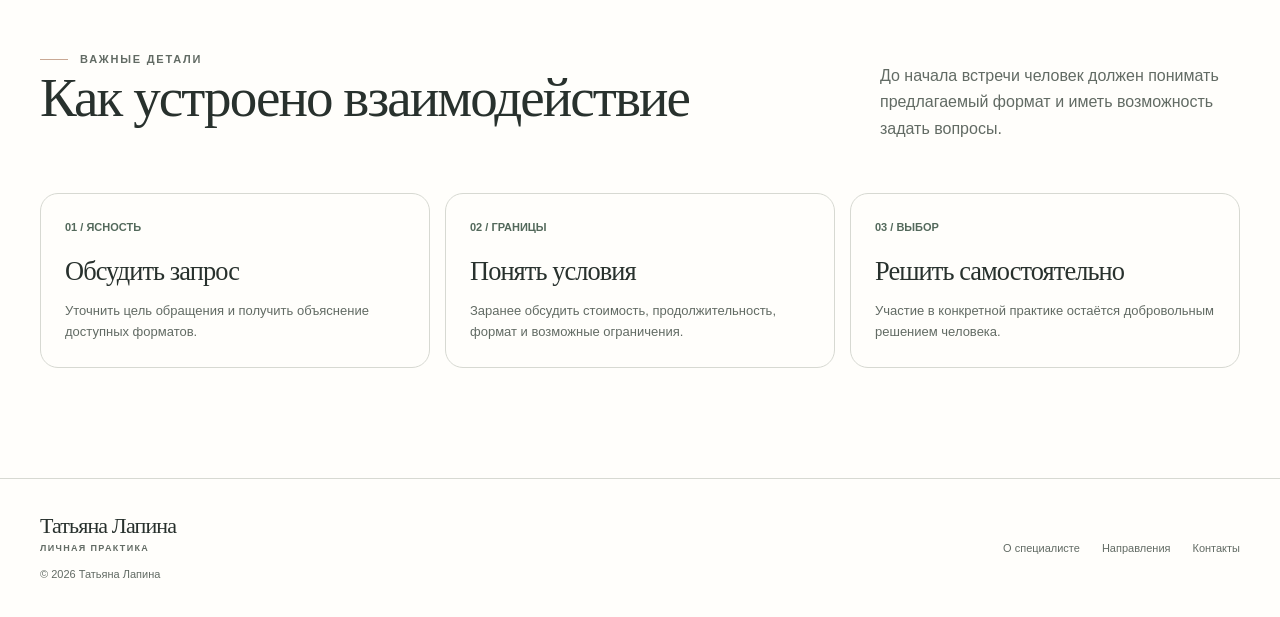
==== commit 03e561da: "Remove secondary portrait from about page" ====
--- a/about.html
+++ b/about.html
@@ -37,9 +37,6 @@
     <figure class="about-photo-main">
       <img class="about-story-photo" src="./assets/photos/4-cutout.webp?v=20261119b" alt="Татьяна Лапина в светлой блузе" width="1024" height="1536" loading="eager" decoding="async">
     </figure>
-    <figure class="about-photo-detail">
-      <img src="./assets/photos/3-cutout.webp?v=20261119b" alt="Татьяна Лапина в полный рост" width="720" height="1600" loading="eager" decoding="async">
-    </figure>
   </div>
   <div>
     <div class="eyebrow">Личный и профессиональный путь</div><h2>О человеке за практикой</h2>
